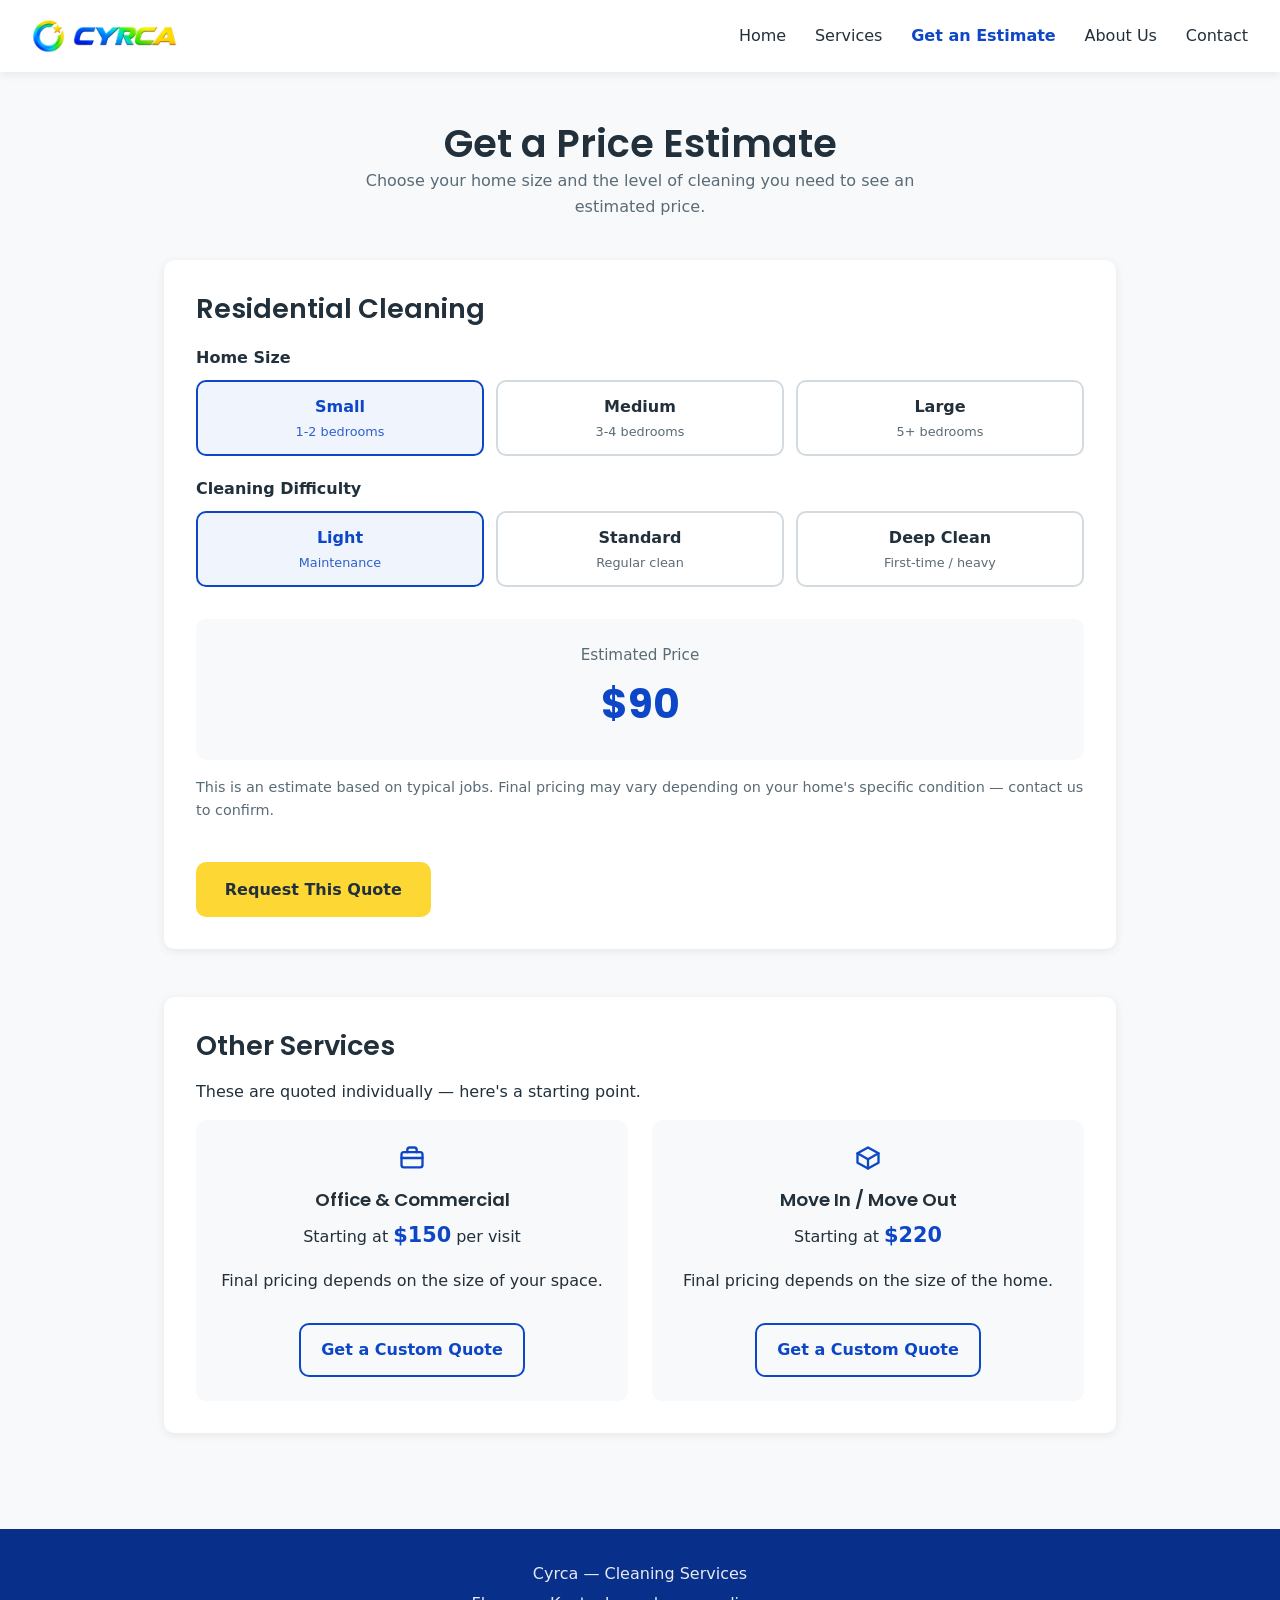
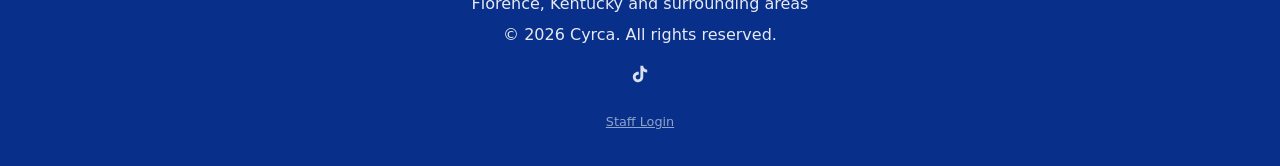
==== calculadora.html @ 917cb7ed "Abrir Staff Login en una pestana nueva Asi el link del panel no navega fuera del sitio publico que e" ====
<!DOCTYPE html>
<html lang="en">
<head>
  <meta charset="UTF-8">
  <meta name="viewport" content="width=device-width, initial-scale=1.0">
  <title>Price Estimate | Cyrca Cleaning Services</title>
  <meta name="description" content="Get an instant price estimate for house cleaning in Florence, Kentucky based on your home size and cleaning needs.">
  <link rel="preconnect" href="https://fonts.googleapis.com">
  <link rel="preconnect" href="https://fonts.gstatic.com" crossorigin>
  <link href="https://fonts.googleapis.com/css2?family=Poppins:wght@600;700&display=swap" rel="stylesheet">
  <link rel="icon" href="img/logo-icon.png" type="image/png">
  <link rel="stylesheet" href="css/style.css?v=21">
</head>
<body>

  <header>
    <a href="index.html" class="logo">
      <img src="img/logo-icon.png" alt="" class="logo-icon">
      <img src="img/logo-wordmark.png" alt="Cyrca" class="logo-wordmark">
    </a>
    <button class="nav-toggle" id="navToggle" aria-expanded="false" aria-controls="navMenu" aria-label="Toggle menu">
      <span></span><span></span><span></span>
    </button>
    <nav>
      <ul id="navMenu">
        <li><a href="index.html">Home</a></li>
        <li><a href="servicios.html">Services</a></li>
        <li><a href="calculadora.html">Get an Estimate</a></li>
        <li><a href="sobre-nosotros.html">About Us</a></li>
        <li><a href="contacto.html">Contact</a></li>
      </ul>
    </nav>
  </header>

  <main>
    <section class="page-header">
      <h1>Get a Price Estimate</h1>
      <p>Choose your home size and the level of cleaning you need to see an estimated price.</p>
    </section>

    <section class="calculator-box">
      <h2>Residential Cleaning</h2>

      <p class="calc-label">Home Size</p>
      <div class="option-group">
        <input type="radio" id="size-small" name="size" value="small" checked>
        <label for="size-small">Small<span>1-2 bedrooms</span></label>

        <input type="radio" id="size-medium" name="size" value="medium">
        <label for="size-medium">Medium<span>3-4 bedrooms</span></label>

        <input type="radio" id="size-large" name="size" value="large">
        <label for="size-large">Large<span>5+ bedrooms</span></label>
      </div>

      <p class="calc-label">Cleaning Difficulty</p>
      <div class="option-group">
        <input type="radio" id="diff-light" name="difficulty" value="light" checked>
        <label for="diff-light">Light<span>Maintenance</span></label>

        <input type="radio" id="diff-standard" name="difficulty" value="standard">
        <label for="diff-standard">Standard<span>Regular clean</span></label>

        <input type="radio" id="diff-deep" name="difficulty" value="deep">
        <label for="diff-deep">Deep Clean<span>First-time / heavy</span></label>
      </div>

      <div class="price-result">
        <span class="price-label">Estimated Price</span>
        <span class="price-value" id="priceValue">$0</span>
      </div>

      <p class="note">This is an estimate based on typical jobs. Final pricing may vary depending on your home's specific condition — contact us to confirm.</p>

      <a href="contacto.html" class="button" id="requestQuoteBtn">Request This Quote</a>
    </section>

    <section class="other-estimates">
      <h2>Other Services</h2>
      <p class="note">These are quoted individually — here's a starting point.</p>
      <div class="other-estimates-grid">
        <div class="estimate-card">
          <svg viewBox="0 0 24 24" width="28" height="28" fill="none" stroke="currentColor" stroke-width="2" stroke-linecap="round" stroke-linejoin="round" aria-hidden="true"><rect x="3" y="7" width="18" height="13" rx="2"/><path d="M8 7V5a2 2 0 0 1 2-2h4a2 2 0 0 1 2 2v2"/><path d="M3 12h18"/></svg>
          <h3>Office &amp; Commercial</h3>
          <p>Starting at <strong id="officePriceDisplay2">$150</strong> per visit</p>
          <p class="note">Final pricing depends on the size of your space.</p>
          <a href="contacto.html" class="button-outline-blue">Get a Custom Quote</a>
        </div>
        <div class="estimate-card">
          <svg viewBox="0 0 24 24" width="28" height="28" fill="none" stroke="currentColor" stroke-width="2" stroke-linecap="round" stroke-linejoin="round" aria-hidden="true"><path d="M21 8 12 3 3 8l9 5 9-5Z"/><path d="M3 8v8l9 5 9-5V8"/><path d="M12 13v8"/></svg>
          <h3>Move In / Move Out</h3>
          <p>Starting at <strong id="moveOutPriceDisplay2">$220</strong></p>
          <p class="note">Final pricing depends on the size of the home.</p>
          <a href="contacto.html" class="button-outline-blue">Get a Custom Quote</a>
        </div>
      </div>
    </section>
  </main>

  <footer>
    <p>Cyrca — Cleaning Services</p>
    <p>Florence, Kentucky and surrounding areas</p>
    <p>&copy; 2026 Cyrca. All rights reserved.</p>
    <div class="social-links">
      <a href="https://www.tiktok.com/@cyrcacleaningserv" target="_blank" rel="noopener" aria-label="TikTok" class="social-link">
        <svg viewBox="0 0 24 24" width="22" height="22" fill="currentColor" aria-hidden="true">
          <path d="M16.6 5.82s.51.5 0 0A4.278 4.278 0 0 1 15.54 3h-3.09v12.4a2.592 2.592 0 0 1-2.59 2.5c-1.42 0-2.6-1.16-2.6-2.6 0-1.72 1.66-3.01 3.37-2.48V9.66c-3.45-.46-6.47 2.22-6.47 5.64 0 3.33 2.76 5.7 5.69 5.7 3.14 0 5.69-2.55 5.69-5.7V9.01a7.35 7.35 0 0 0 4.3 1.38V7.3s-1.88.09-3.24-1.48z"/>
        </svg>
      </a>
    </div>
    <a href="portal/login.html" class="staff-login-link" target="_blank" rel="noopener">Staff Login</a>
  </footer>

  <script src="js/main.js?v=20"></script>
  <script src="js/pricing.js?v=20"></script>
  <script src="js/calculadora.js?v=20"></script>
</body>
</html>
---- css/style.css ----
/* ===== Variables de marca ===== */
:root {
  --color-blue: #0d47c7;
  --color-blue-dark: #082f8a;
  --color-green: #47ae2e;
  --color-green-dark: #338021;
  --color-yellow: #fdd835;
  --color-yellow-dark: #e0bd00;
  --color-white: #ffffff;
  --color-bg: #f7f9fa;
  --color-text: #22303c;
  --color-text-light: #5a6b76;
  --radius: 10px;
  --shadow: 0 2px 10px rgba(0, 0, 0, 0.08);
  --font-heading: "Poppins", system-ui, sans-serif;
  --font-body: system-ui, -apple-system, "Segoe UI", Roboto, sans-serif;
}

/* ===== Reset básico ===== */
* {
  box-sizing: border-box;
  margin: 0;
  padding: 0;
}

body {
  font-family: var(--font-body);
  color: var(--color-text);
  background-color: var(--color-bg);
  line-height: 1.6;
}

h1, h2, h3 {
  font-family: var(--font-heading);
  font-weight: 600;
  line-height: 1.25;
}

h1 { font-size: 2.4rem; }
h2 { font-size: 1.7rem; margin-bottom: 1rem; }
h3 { font-size: 1.15rem; }

p { margin-bottom: 1rem; }

a {
  color: var(--color-blue);
  text-decoration: none;
}

a:hover { text-decoration: underline; }

img { max-width: 100%; display: block; }

/* ===== Botones ===== */
.button {
  display: inline-block;
  background-color: var(--color-yellow);
  color: var(--color-text);
  font-weight: 600;
  padding: 0.9rem 1.8rem;
  border-radius: var(--radius);
  text-decoration: none;
  transition: background-color 0.2s ease, transform 0.2s ease;
}

.button:hover {
  background-color: var(--color-yellow-dark);
  text-decoration: none;
  transform: translateY(-2px);
}

/* ===== Header ===== */
header {
  display: flex;
  flex-wrap: wrap;
  align-items: center;
  justify-content: space-between;
  gap: 1rem;
  padding: 1.2rem 2rem;
  background-color: var(--color-white);
  box-shadow: var(--shadow);
  position: sticky;
  top: 0;
  z-index: 10;
}

.logo {
  display: flex;
  align-items: center;
  gap: 0.5rem;
}

.logo-icon {
  height: 34px;
  width: auto;
}

.logo-wordmark {
  height: 20px;
  width: auto;
}

nav ul {
  list-style: none;
  display: flex;
  flex-wrap: wrap;
  gap: 1.8rem;
}

nav a {
  color: var(--color-text);
  font-weight: 500;
}

nav a:hover {
  color: var(--color-blue);
  text-decoration: none;
}

nav a.active {
  color: var(--color-blue);
  font-weight: 700;
}

/* ===== Boton hamburguesa (oculto en escritorio) ===== */
.nav-toggle {
  display: none;
  flex-direction: column;
  gap: 5px;
  background: none;
  border: none;
  cursor: pointer;
  padding: 0.4rem;
}

.nav-toggle span {
  width: 26px;
  height: 3px;
  background-color: var(--color-blue);
  border-radius: 2px;
}

/* ===== Layout general de secciones ===== */
main {
  max-width: 1000px;
  margin: 0 auto;
  padding: 3rem 1.5rem;
}

section {
  margin-bottom: 3rem;
}

.page-header {
  text-align: center;
  margin-bottom: 2.5rem;
}

.page-header p {
  color: var(--color-text-light);
  max-width: 600px;
  margin: 0 auto;
}

.lang-note,
.page-header p.lang-note {
  display: inline-block;
  color: var(--color-blue);
  font-weight: 600;
  font-size: 0.95rem;
  background-color: var(--color-bg);
  padding: 0.4rem 0.9rem;
  border-radius: 999px;
  margin: 0.5rem auto 0;
  max-width: none;
}

.hero p.lang-note-hero {
  color: var(--color-white);
  background-color: rgba(255, 255, 255, 0.15);
  font-size: 0.9rem;
  max-width: none;
  opacity: 1;
}

/* ===== Hero (portada) ===== */
.hero {
  background: linear-gradient(135deg, var(--color-blue), var(--color-blue-dark));
  color: var(--color-white);
  padding: 3rem;
  border-radius: var(--radius);
  display: flex;
  align-items: center;
  gap: 2.5rem;
  flex-wrap: wrap;
}

.hero-content {
  flex: 1 1 320px;
}

.hero-image {
  flex: 1 1 320px;
}

.hero-image img {
  width: 100%;
  height: auto;
  display: block;
  border-radius: var(--radius);
  box-shadow: 0 12px 30px rgba(0, 0, 0, 0.25);
}

.hero p {
  font-size: 1.1rem;
  margin-bottom: 1.5rem;
  opacity: 0.95;
}

.hero .accent {
  position: relative;
}

.hero .accent::after {
  content: "";
  position: absolute;
  left: 0;
  right: 0;
  bottom: -4px;
  height: 4px;
  border-radius: 2px;
  background-color: var(--color-yellow);
}

.hero-actions {
  display: flex;
  justify-content: flex-start;
  flex-wrap: wrap;
  gap: 1rem;
  margin-bottom: 1.5rem;
}

.button-outline {
  background-color: transparent;
  border: 2px solid var(--color-white);
  color: var(--color-white);
  padding: calc(0.9rem - 2px) calc(1.8rem - 2px);
}

.button-outline:hover {
  background-color: rgba(255, 255, 255, 0.15);
  color: var(--color-white);
}

.hero-trust {
  display: flex;
  justify-content: flex-start;
  flex-wrap: wrap;
  gap: 0.5rem 1.5rem;
  list-style: none;
  font-size: 0.9rem;
  opacity: 0.9;
}

.hero-trust li {
  display: flex;
  align-items: center;
  gap: 0.4rem;
}

.hero-trust svg {
  flex-shrink: 0;
}

/* ===== Tarjetas blancas de contenido ===== */
.why-us,
.services-preview,
.pricing-box,
.service-area,
.story,
.values,
.contact-form,
.calculator-box,
.invoice-form,
.invoice-preview {
  background-color: var(--color-white);
  border-radius: var(--radius);
  box-shadow: var(--shadow);
  padding: 2rem;
}

/* Tarjetas de servicio con foto arriba */
.service-details {
  background-color: var(--color-white);
  border-radius: var(--radius);
  box-shadow: var(--shadow);
  overflow: hidden;
}

.service-details img {
  width: 100%;
  height: 220px;
  object-fit: cover;
  display: block;
}

.service-details-content {
  padding: 2rem;
}

.hidden {
  display: none;
}

.services-preview,
.pricing-box,
.service-area {
  text-align: center;
}

/* ===== Listas con check verde ===== */
.checklist {
  list-style: none;
}

.checklist li {
  padding-left: 1.7rem;
  position: relative;
  margin-bottom: 0.6rem;
}

.starting-price {
  margin-top: 1rem;
  padding-top: 1rem;
  border-top: 1px solid var(--color-bg);
  color: var(--color-text-light);
}

.starting-price strong {
  color: var(--color-blue);
  font-size: 1.15rem;
}

.checklist li::before {
  content: "✓";
  color: var(--color-green);
  font-weight: 700;
  position: absolute;
  left: 0;
}

/* ===== Sección de valores (about) ===== */
.values ul {
  list-style: none;
  display: grid;
  gap: 1.2rem;
}

.values li strong {
  color: var(--color-blue);
}

/* ===== CTA (llamada a la acción) ===== */
.cta {
  background-color: var(--color-green);
  color: var(--color-white);
  text-align: center;
  padding: 2.5rem 2rem;
  border-radius: var(--radius);
}

.cta .button {
  margin-top: 0.5rem;
}

/* ===== Opciones de contacto ===== */
.contact-options ul {
  list-style: none;
  display: flex;
  flex-wrap: wrap;
  gap: 1.2rem;
}

.contact-options li {
  flex: 1 1 200px;
  background-color: var(--color-white);
  border-radius: var(--radius);
  box-shadow: var(--shadow);
  padding: 1.5rem;
  text-align: center;
  border-top: 4px solid var(--color-blue);
}

.contact-options li:nth-child(1) { border-top-color: var(--color-green); }
.contact-options li:nth-child(2) { border-top-color: var(--color-blue); }
.contact-options li:nth-child(3) { border-top-color: var(--color-yellow); }
.contact-options li:nth-child(4) { border-top-color: var(--color-green); }

.contact-options li p {
  margin-bottom: 0;
}

/* ===== Mapa de zona de servicio ===== */
.map-embed {
  position: relative;
  width: 100%;
  padding-top: 50%;
  margin-top: 1.5rem;
  border-radius: var(--radius);
  overflow: hidden;
  box-shadow: var(--shadow);
}

.map-embed iframe {
  position: absolute;
  top: 0;
  left: 0;
  width: 100%;
  height: 100%;
  border: 0;
}

/* ===== Formulario de contacto ===== */
.contact-form label {
  display: block;
  font-weight: 600;
  margin-top: 1rem;
  margin-bottom: 0.3rem;
}

.contact-form input,
.contact-form textarea {
  width: 100%;
  padding: 0.7rem;
  border: 1px solid #d3dbe0;
  border-radius: 6px;
  font-family: var(--font-body);
  font-size: 1rem;
}

.contact-form input:focus,
.contact-form textarea:focus {
  outline: none;
  border-color: var(--color-blue);
}

.contact-form button {
  margin-top: 1.3rem;
  background-color: var(--color-blue);
  color: var(--color-white);
  border: none;
  font-weight: 600;
  font-size: 1rem;
  padding: 0.9rem 1.8rem;
  border-radius: var(--radius);
  cursor: pointer;
  transition: background-color 0.2s ease;
}

.contact-form button:hover {
  background-color: var(--color-blue-dark);
}

.contact-form .note {
  color: var(--color-text-light);
  font-size: 0.9rem;
  margin-top: 0.8rem;
}

.field-error {
  display: block;
  color: #c0392b;
  font-size: 0.85rem;
  margin-top: 0.25rem;
  min-height: 1.1em;
}

.contact-form input.invalid,
.contact-form textarea.invalid {
  border-color: #c0392b;
}

.form-feedback {
  margin-top: 1rem;
  font-weight: 600;
}

.form-feedback.success {
  color: var(--color-green-dark);
}

/* ===== Calculadora de precios ===== */
.calculator-box h2 {
  margin-bottom: 0.5rem;
}

.calculator-box .calc-label {
  display: block;
  font-weight: 600;
  margin-top: 1.2rem;
  margin-bottom: 0.6rem;
}

/* Selector tipo "pastilla" (radio buttons disfrazados de botones) */
.option-group {
  display: flex;
  gap: 0.75rem;
  flex-wrap: wrap;
}

.option-group input[type="radio"] {
  position: absolute;
  opacity: 0;
  width: 0;
  height: 0;
}

.option-group label {
  flex: 1 1 120px;
  text-align: center;
  padding: 0.75rem 0.5rem;
  border: 2px solid #d3dbe0;
  border-radius: 10px;
  cursor: pointer;
  font-weight: 600;
  color: var(--color-text);
  transition: border-color 0.15s ease, background-color 0.15s ease, color 0.15s ease;
}

.option-group label span {
  display: block;
  font-weight: 400;
  font-size: 0.8rem;
  color: var(--color-text-light);
  margin-top: 0.15rem;
}

.option-group input[type="radio"]:checked + label {
  border-color: var(--color-blue);
  background-color: rgba(13, 71, 199, 0.06);
  color: var(--color-blue);
}

.option-group input[type="radio"]:checked + label span {
  color: var(--color-blue);
  opacity: 0.85;
}

.option-group input[type="radio"]:focus-visible + label {
  outline: 2px solid var(--color-blue);
  outline-offset: 2px;
}

.option-group label:hover {
  border-color: var(--color-blue);
}

.price-result {
  margin-top: 2rem;
  padding: 1.5rem;
  background-color: var(--color-bg);
  border-radius: var(--radius);
  text-align: center;
}

.price-label {
  display: block;
  color: var(--color-text-light);
  font-size: 0.95rem;
  margin-bottom: 0.3rem;
}

.price-value {
  font-family: var(--font-heading);
  font-size: 2.5rem;
  font-weight: 700;
  color: var(--color-blue);
}

.calculator-box .note {
  color: var(--color-text-light);
  font-size: 0.9rem;
  margin-top: 1rem;
}

.calculator-box .button {
  margin-top: 1.5rem;
}

/* ===== Otros servicios (pagina de estimado) ===== */
.other-estimates {
  background-color: var(--color-white);
  border-radius: var(--radius);
  box-shadow: var(--shadow);
  padding: 2rem;
}

.other-estimates-grid {
  display: grid;
  grid-template-columns: repeat(auto-fit, minmax(220px, 1fr));
  gap: 1.5rem;
  margin-top: 1rem;
}

.estimate-card {
  background-color: var(--color-bg);
  border-radius: var(--radius);
  padding: 1.5rem;
  text-align: center;
}

.estimate-card svg {
  color: var(--color-blue);
  margin-bottom: 0.5rem;
}

.estimate-card h3 {
  margin-bottom: 0.5rem;
}

.estimate-card strong {
  color: var(--color-blue);
  font-size: 1.3rem;
}

.button-outline-blue {
  display: inline-block;
  background-color: transparent;
  border: 2px solid var(--color-blue);
  color: var(--color-blue);
  font-weight: 600;
  padding: calc(0.9rem - 2px) calc(1.4rem - 2px);
  border-radius: var(--radius);
  text-decoration: none;
  margin-top: 0.8rem;
  transition: background-color 0.2s ease;
}

.button-outline-blue:hover {
  background-color: rgba(13, 71, 199, 0.08);
  text-decoration: none;
}

/* ===== Formulario de factura ===== */
.invoice-form label {
  display: block;
  font-weight: 600;
  margin-top: 1rem;
  margin-bottom: 0.3rem;
}

.invoice-form input,
.invoice-form select,
.invoice-form textarea {
  width: 100%;
  padding: 0.7rem;
  border: 1px solid #d3dbe0;
  border-radius: 6px;
  font-family: var(--font-body);
  font-size: 1rem;
  background-color: var(--color-white);
}

.invoice-form input.invalid,
.invoice-form select.invalid {
  border-color: #c0392b;
}

.invoice-form .button {
  margin-top: 1.5rem;
}

/* ===== Vista previa de la factura ===== */
.invoice-preview {
  margin-top: 2rem;
}

.invoice-header {
  display: flex;
  flex-wrap: wrap;
  justify-content: space-between;
  gap: 1.5rem;
  padding-bottom: 1.5rem;
  margin-bottom: 1.5rem;
  border-bottom: 2px solid var(--color-bg);
}

.invoice-meta {
  text-align: right;
}

.invoice-bill-to {
  margin-bottom: 1.5rem;
}

.invoice-table {
  width: 100%;
  border-collapse: collapse;
  margin-bottom: 1.5rem;
}

.invoice-table th,
.invoice-table td {
  text-align: left;
  padding: 0.8rem 0;
  border-bottom: 1px solid var(--color-bg);
}

.invoice-table th:last-child,
.invoice-table td:last-child {
  text-align: right;
}

.invoice-table .invoice-total td {
  font-weight: 700;
  font-size: 1.2rem;
  color: var(--color-blue);
  border-bottom: none;
}

.invoice-notes {
  color: var(--color-text-light);
  font-size: 0.95rem;
}

.invoice-thanks {
  font-weight: 600;
  margin-top: 1rem;
}

/* ===== Estilos solo para cuando se imprime ===== */
@media print {
  .no-print {
    display: none !important;
  }

  body {
    background-color: var(--color-white);
  }

  .invoice-preview {
    box-shadow: none;
    padding: 0;
  }
}

/* ===== Footer ===== */
footer {
  background-color: var(--color-blue-dark);
  color: var(--color-white);
  text-align: center;
  padding: 2rem 1.5rem;
}

footer p {
  margin-bottom: 0.3rem;
  opacity: 0.9;
}

.social-links {
  display: flex;
  justify-content: center;
  gap: 1rem;
  margin-top: 1rem;
}

.social-link {
  color: var(--color-white);
  opacity: 0.85;
  transition: opacity 0.2s ease, color 0.2s ease;
}

.social-link:hover {
  opacity: 1;
  color: var(--color-yellow);
  text-decoration: none;
}

.staff-login-link {
  display: inline-block;
  margin-top: 1.2rem;
  color: var(--color-white);
  opacity: 0.55;
  font-size: 0.8rem;
  text-decoration: underline;
}

.staff-login-link:hover {
  opacity: 0.9;
}

/* ===== Responsive: pantallas chicas ===== */
@media (max-width: 768px) {
  .nav-toggle {
    display: flex;
  }

  nav {
    width: 100%;
  }

  nav ul {
    display: none;
    flex-direction: column;
    gap: 0;
    margin-top: 1rem;
  }

  nav ul.nav-open {
    display: flex;
  }

  nav ul li {
    padding: 0.6rem 0;
    border-top: 1px solid #e5e9eb;
  }

  h1 { font-size: 1.9rem; }

  main {
    padding: 2rem 1.2rem;
  }

  .hero {
    padding: 3rem 1.5rem;
  }
}
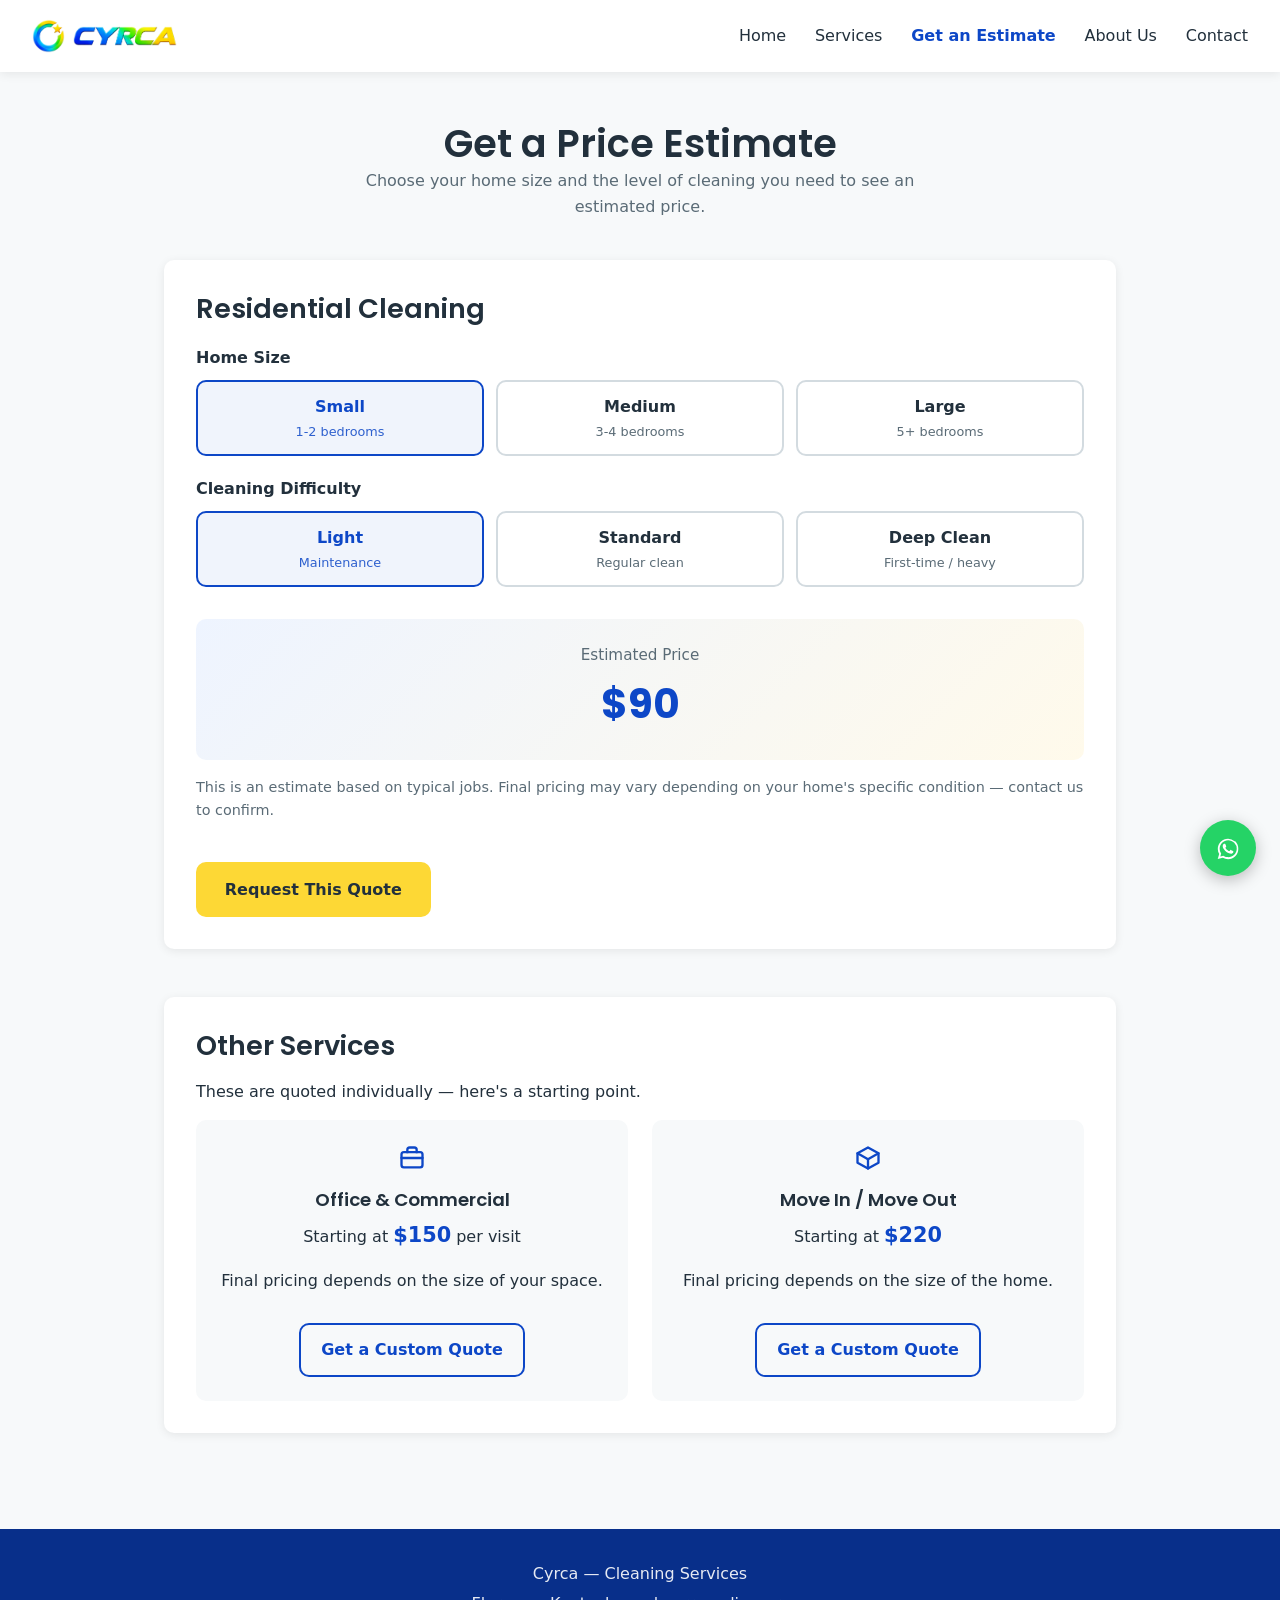
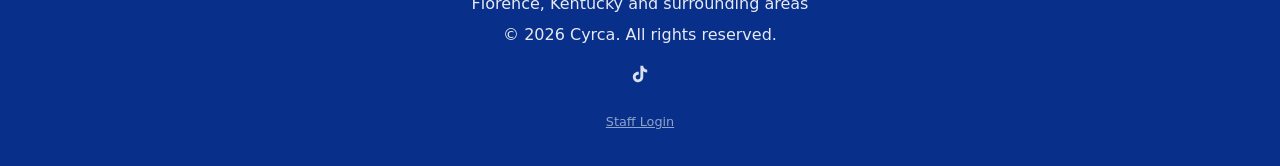
==== commit 3a33e285: "Rediseño visual del sitio público: más color, imágenes y animaciones - Tarjetas con íconos de color " ====
--- a/calculadora.html
+++ b/calculadora.html
@@ -9,7 +9,7 @@
   <link rel="preconnect" href="https://fonts.gstatic.com" crossorigin>
   <link href="https://fonts.googleapis.com/css2?family=Poppins:wght@600;700&display=swap" rel="stylesheet">
   <link rel="icon" href="img/logo-icon.png" type="image/png">
-  <link rel="stylesheet" href="css/style.css?v=21">
+  <link rel="stylesheet" href="css/style.css?v=22">
 </head>
 <body>
 
@@ -38,7 +38,7 @@
       <p>Choose your home size and the level of cleaning you need to see an estimated price.</p>
     </section>
 
-    <section class="calculator-box">
+    <section class="calculator-box reveal">
       <h2>Residential Cleaning</h2>
 
       <p class="calc-label">Home Size</p>
@@ -75,7 +75,7 @@
       <a href="contacto.html" class="button" id="requestQuoteBtn">Request This Quote</a>
     </section>
 
-    <section class="other-estimates">
+    <section class="other-estimates reveal">
       <h2>Other Services</h2>
       <p class="note">These are quoted individually — here's a starting point.</p>
       <div class="other-estimates-grid">
@@ -97,6 +97,12 @@
     </section>
   </main>
 
+  <a href="https://wa.me/19736410021" target="_blank" rel="noopener" class="whatsapp-float" aria-label="Message us on WhatsApp">
+    <svg viewBox="0 0 24 24" width="28" height="28" fill="#ffffff" aria-hidden="true">
+      <path d="M17.6 6.32A8.86 8.86 0 0 0 12.05 4C7.2 4 3.27 7.93 3.27 12.78c0 1.56.4 3.08 1.18 4.42L3.2 21.5l4.4-1.15a8.8 8.8 0 0 0 4.44 1.2h.01c4.85 0 8.78-3.93 8.78-8.78a8.7 8.7 0 0 0-2.63-6.45Zm-5.55 13.5h-.01a7.3 7.3 0 0 1-3.72-1.02l-.27-.16-2.61.68.7-2.55-.17-.26a7.28 7.28 0 0 1-1.12-3.9c0-4.03 3.28-7.31 7.32-7.31 1.95 0 3.79.76 5.17 2.14a7.26 7.26 0 0 1 2.14 5.18c0 4.04-3.29 7.32-7.33 7.32Zm4-5.48c-.22-.11-1.3-.64-1.5-.72-.2-.07-.35-.11-.5.11-.14.22-.57.72-.7.87-.13.15-.26.16-.48.06-.22-.11-.94-.35-1.79-1.11-.66-.59-1.1-1.31-1.24-1.53-.13-.22-.01-.34.1-.45.1-.1.22-.26.33-.4.11-.13.15-.22.22-.37.07-.15.04-.28-.02-.39-.07-.11-.5-1.2-.68-1.65-.18-.43-.36-.37-.5-.38h-.43c-.15 0-.39.06-.6.28-.2.22-.79.77-.79 1.87s.81 2.17.92 2.32c.11.15 1.6 2.44 3.87 3.42.54.23.96.37 1.29.48.54.17 1.03.15 1.42.09.43-.06 1.3-.53 1.49-1.04.18-.51.18-.94.13-1.03-.05-.1-.2-.15-.42-.26Z"/>
+    </svg>
+  </a>
+
   <footer>
     <p>Cyrca — Cleaning Services</p>
     <p>Florence, Kentucky and surrounding areas</p>
@@ -111,7 +117,7 @@
     <a href="portal/login.html" class="staff-login-link" target="_blank" rel="noopener">Staff Login</a>
   </footer>
 
-  <script src="js/main.js?v=20"></script>
+  <script src="js/main.js?v=21"></script>
   <script src="js/pricing.js?v=20"></script>
   <script src="js/calculadora.js?v=20"></script>
 </body>
--- a/css/style.css
+++ b/css/style.css
@@ -185,6 +185,7 @@
 
 /* ===== Hero (portada) ===== */
 .hero {
+  position: relative;
   background: linear-gradient(135deg, var(--color-blue), var(--color-blue-dark));
   color: var(--color-white);
   padding: 3rem;
@@ -193,6 +194,46 @@
   align-items: center;
   gap: 2.5rem;
   flex-wrap: wrap;
+  overflow: hidden;
+  isolation: isolate;
+}
+
+.hero::before,
+.hero::after {
+  content: "";
+  position: absolute;
+  border-radius: 50%;
+  z-index: -1;
+  pointer-events: none;
+}
+
+.hero::before {
+  width: 340px;
+  height: 340px;
+  background: radial-gradient(circle, rgba(253, 216, 53, 0.35), transparent 70%);
+  top: -120px;
+  right: -80px;
+}
+
+.hero::after {
+  width: 260px;
+  height: 260px;
+  background: radial-gradient(circle, rgba(71, 174, 46, 0.3), transparent 70%);
+  bottom: -100px;
+  left: -60px;
+}
+
+.hero-image {
+  position: relative;
+}
+
+.hero-image::before {
+  content: "";
+  position: absolute;
+  inset: -10px;
+  border: 2px solid rgba(253, 216, 53, 0.5);
+  border-radius: calc(var(--radius) + 6px);
+  z-index: -1;
 }
 
 .hero-content {
@@ -273,8 +314,6 @@
 }
 
 /* ===== Tarjetas blancas de contenido ===== */
-.why-us,
-.services-preview,
 .pricing-box,
 .service-area,
 .story,
@@ -289,6 +328,237 @@
   padding: 2rem;
 }
 
+.why-us,
+.services-preview {
+  text-align: center;
+}
+
+.why-us h2,
+.services-preview h2 {
+  text-align: center;
+}
+
+/* ===== Tarjetas de caracteristicas (Why Choose Us) ===== */
+.feature-grid {
+  display: grid;
+  grid-template-columns: repeat(auto-fit, minmax(220px, 1fr));
+  gap: 1.5rem;
+  margin-top: 1.5rem;
+  text-align: left;
+}
+
+.feature-card {
+  background-color: var(--color-white);
+  border-radius: var(--radius);
+  box-shadow: var(--shadow);
+  padding: 1.8rem 1.5rem;
+  transition: transform 0.2s ease, box-shadow 0.2s ease;
+}
+
+.feature-card:hover {
+  transform: translateY(-4px);
+  box-shadow: 0 8px 24px rgba(0, 0, 0, 0.12);
+}
+
+.feature-icon {
+  width: 52px;
+  height: 52px;
+  border-radius: 50%;
+  display: flex;
+  align-items: center;
+  justify-content: center;
+  color: var(--color-white);
+  margin-bottom: 1rem;
+}
+
+.feature-card:nth-child(4n+1) .feature-icon { background-color: var(--color-blue); }
+.feature-card:nth-child(4n+2) .feature-icon { background-color: var(--color-green); }
+.feature-card:nth-child(4n+3) .feature-icon { background-color: var(--color-yellow-dark); }
+.feature-card:nth-child(4n+4) .feature-icon { background-color: var(--color-blue-dark); }
+
+.feature-card h3 {
+  margin-bottom: 0.4rem;
+}
+
+.feature-card p {
+  color: var(--color-text-light);
+  margin-bottom: 0;
+  font-size: 0.95rem;
+}
+
+/* ===== Como funciona (pasos numerados) ===== */
+.process-steps {
+  display: grid;
+  grid-template-columns: repeat(auto-fit, minmax(200px, 1fr));
+  gap: 2rem;
+  margin-top: 1.5rem;
+  text-align: center;
+}
+
+.process-step {
+  position: relative;
+}
+
+.process-step-number {
+  width: 48px;
+  height: 48px;
+  margin: 0 auto 1rem;
+  border-radius: 50%;
+  background: linear-gradient(135deg, var(--color-blue), var(--color-blue-dark));
+  color: var(--color-white);
+  font-family: var(--font-heading);
+  font-weight: 700;
+  font-size: 1.2rem;
+  display: flex;
+  align-items: center;
+  justify-content: center;
+  box-shadow: var(--shadow);
+}
+
+.process-step h3 {
+  margin-bottom: 0.4rem;
+}
+
+.process-step p {
+  color: var(--color-text-light);
+  font-size: 0.95rem;
+  margin-bottom: 0;
+}
+
+/* ===== Tarjetas de servicios (portada) ===== */
+.service-preview-grid {
+  display: grid;
+  grid-template-columns: repeat(auto-fit, minmax(230px, 1fr));
+  gap: 1.5rem;
+  margin-top: 1.5rem;
+  text-align: left;
+}
+
+.service-preview-card {
+  background-color: var(--color-white);
+  border-radius: var(--radius);
+  box-shadow: var(--shadow);
+  overflow: hidden;
+  transition: transform 0.2s ease, box-shadow 0.2s ease;
+}
+
+.service-preview-card:hover {
+  transform: translateY(-4px);
+  box-shadow: 0 8px 24px rgba(0, 0, 0, 0.12);
+}
+
+.service-preview-card img {
+  width: 100%;
+  height: 150px;
+  object-fit: cover;
+}
+
+.service-preview-card-content {
+  padding: 1.3rem 1.4rem;
+}
+
+.service-preview-card h3 {
+  margin-bottom: 0.4rem;
+}
+
+.service-preview-card p {
+  color: var(--color-text-light);
+  font-size: 0.92rem;
+  margin-bottom: 0.8rem;
+}
+
+/* ===== Galeria de fotos ===== */
+.gallery-grid {
+  display: grid;
+  grid-template-columns: repeat(3, 1fr);
+  gap: 0.8rem;
+  margin-top: 1.5rem;
+}
+
+.gallery-grid img {
+  width: 100%;
+  height: 160px;
+  object-fit: cover;
+  border-radius: var(--radius);
+  box-shadow: var(--shadow);
+  transition: transform 0.3s ease;
+}
+
+.gallery-grid a {
+  display: block;
+  overflow: hidden;
+  border-radius: var(--radius);
+}
+
+.gallery-grid a:hover img {
+  transform: scale(1.06);
+}
+
+.gallery-grid a:nth-child(1),
+.gallery-grid a:nth-child(4) {
+  grid-row: span 2;
+}
+
+.gallery-grid a:nth-child(1) img,
+.gallery-grid a:nth-child(4) img {
+  height: 100%;
+  min-height: 336px;
+}
+
+/* ===== Fondos de seccion alternados ===== */
+.section-tint {
+  background-color: #eef4ff;
+  border-radius: var(--radius);
+  padding: 2.5rem 2rem;
+}
+
+.section-tint-yellow {
+  background-color: #fffaeb;
+  border-radius: var(--radius);
+  padding: 2.5rem 2rem;
+}
+
+/* ===== Animacion al hacer scroll ===== */
+.reveal {
+  opacity: 0;
+  transform: translateY(24px);
+  transition: opacity 0.6s ease, transform 0.6s ease;
+}
+
+.reveal.reveal-visible {
+  opacity: 1;
+  transform: translateY(0);
+}
+
+@media (prefers-reduced-motion: reduce) {
+  .reveal {
+    opacity: 1;
+    transform: none;
+    transition: none;
+  }
+}
+
+/* ===== Boton flotante de WhatsApp ===== */
+.whatsapp-float {
+  position: fixed;
+  bottom: 1.5rem;
+  right: 1.5rem;
+  width: 56px;
+  height: 56px;
+  background-color: #25d366;
+  border-radius: 50%;
+  display: flex;
+  align-items: center;
+  justify-content: center;
+  box-shadow: 0 4px 16px rgba(0, 0, 0, 0.25);
+  z-index: 100;
+  transition: transform 0.2s ease;
+}
+
+.whatsapp-float:hover {
+  transform: scale(1.08);
+}
+
 /* Tarjetas de servicio con foto arriba */
 .service-details {
   background-color: var(--color-white);
@@ -358,6 +628,29 @@
 
 .values li strong {
   color: var(--color-blue);
+}
+
+/* ===== Historia con foto al costado (about) ===== */
+.story-split {
+  display: flex;
+  align-items: center;
+  gap: 2.5rem;
+  flex-wrap: wrap;
+}
+
+.story-split-text {
+  flex: 1 1 320px;
+}
+
+.story-split-image {
+  flex: 1 1 280px;
+}
+
+.story-split-image img {
+  width: 100%;
+  height: auto;
+  border-radius: var(--radius);
+  box-shadow: var(--shadow);
 }
 
 /* ===== CTA (llamada a la acción) ===== */
@@ -558,7 +851,7 @@
 .price-result {
   margin-top: 2rem;
   padding: 1.5rem;
-  background-color: var(--color-bg);
+  background: linear-gradient(135deg, #eef4ff, #fffaeb);
   border-radius: var(--radius);
   text-align: center;
 }
@@ -824,4 +1117,25 @@
   .hero {
     padding: 3rem 1.5rem;
   }
-}
+
+  .gallery-grid {
+    grid-template-columns: repeat(2, 1fr);
+  }
+
+  .gallery-grid a:nth-child(1) img,
+  .gallery-grid a:nth-child(4) img {
+    min-height: 220px;
+  }
+
+  .whatsapp-float {
+    bottom: 1rem;
+    right: 1rem;
+    width: 50px;
+    height: 50px;
+  }
+
+  .section-tint,
+  .section-tint-yellow {
+    padding: 2rem 1.3rem;
+  }
+}
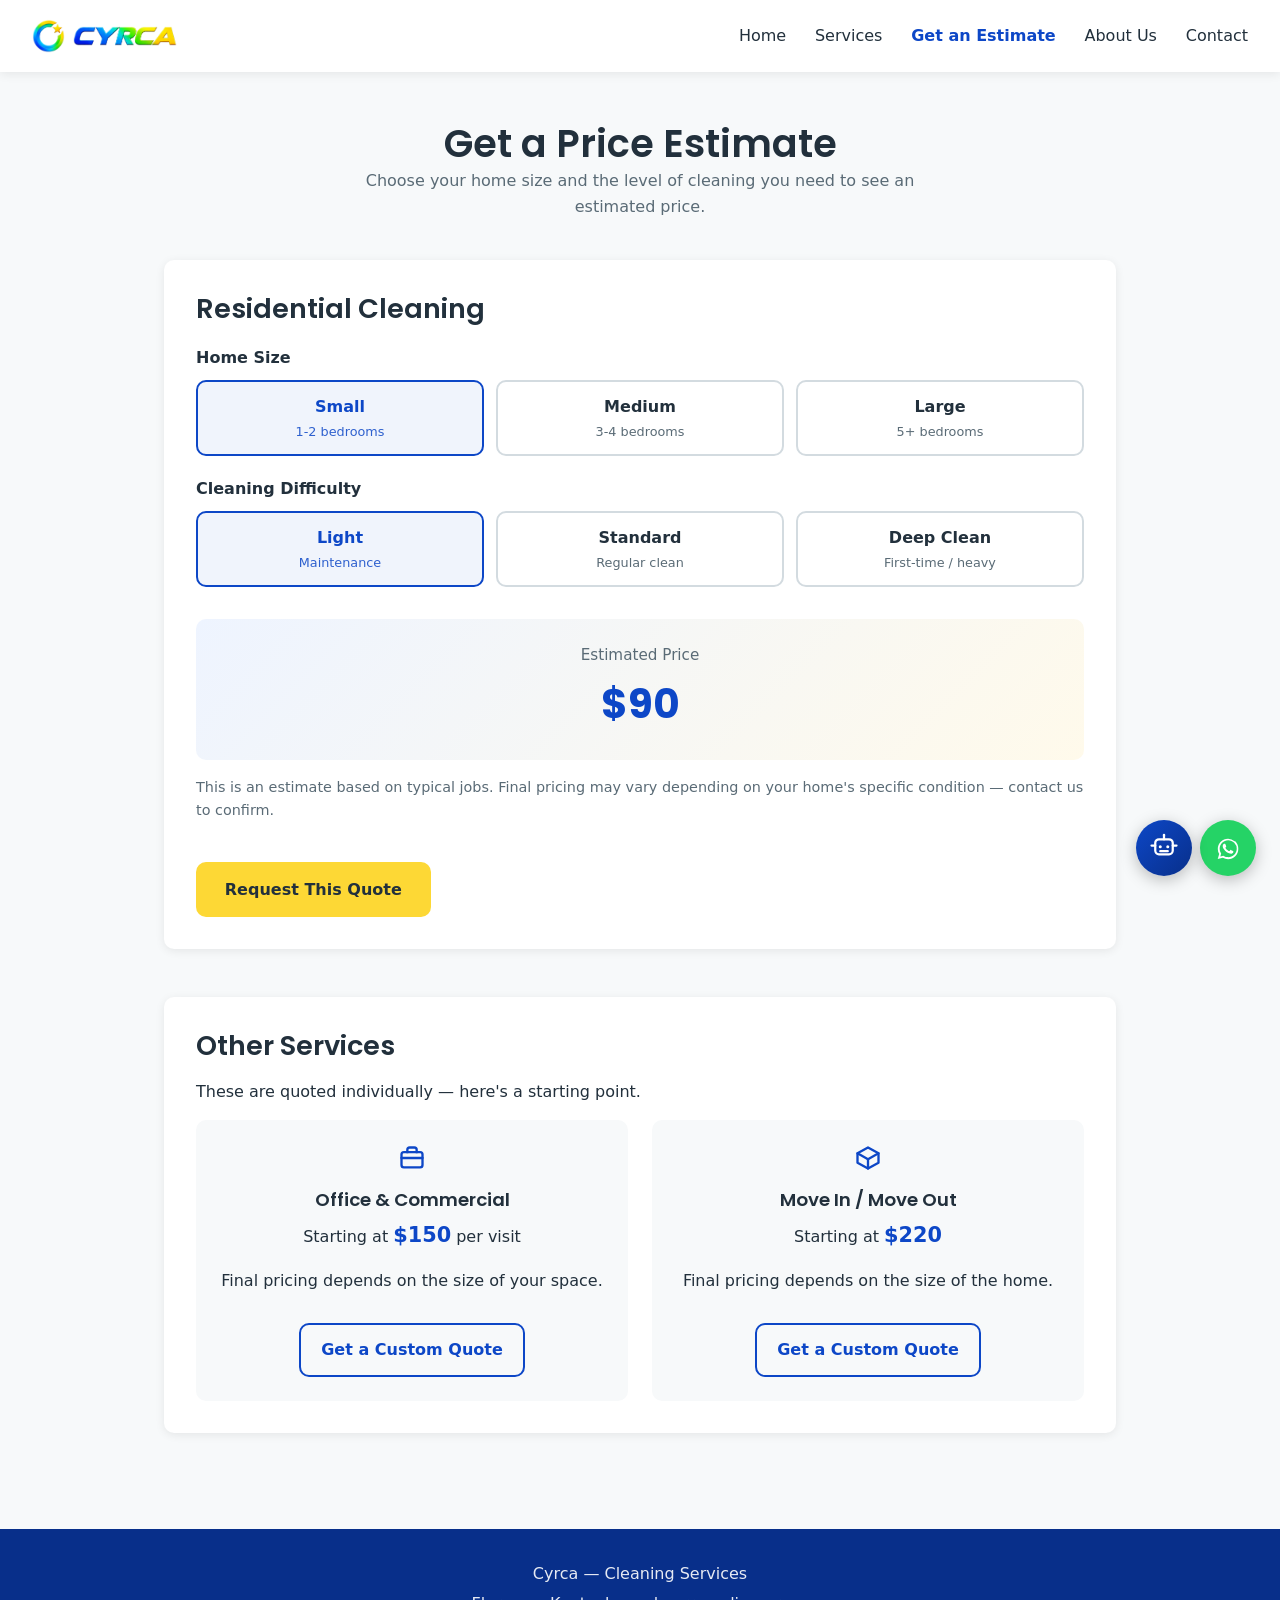
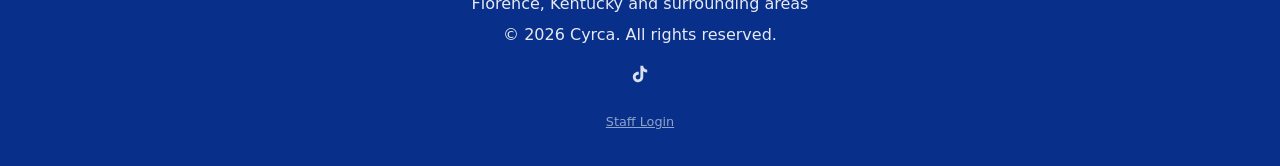
==== commit 377fdd2d: "Etapa 3, Fase 1: widget del chatbot (boton robot + panel chico) Boton flotante con icono de robot al" ====
--- a/calculadora.html
+++ b/calculadora.html
@@ -9,7 +9,7 @@
   <link rel="preconnect" href="https://fonts.gstatic.com" crossorigin>
   <link href="https://fonts.googleapis.com/css2?family=Poppins:wght@600;700&display=swap" rel="stylesheet">
   <link rel="icon" href="img/logo-icon.png" type="image/png">
-  <link rel="stylesheet" href="css/style.css?v=22">
+  <link rel="stylesheet" href="css/style.css?v=23">
 </head>
 <body>
 
@@ -103,6 +103,33 @@
     </svg>
   </a>
 
+  <button type="button" id="chatbotToggle" class="chatbot-toggle" aria-label="Chat with Cyrca's assistant">
+    <svg viewBox="0 0 24 24" width="30" height="30" fill="none" stroke="#ffffff" stroke-width="1.8" stroke-linecap="round" stroke-linejoin="round" aria-hidden="true">
+      <line x1="12" y1="2" x2="12" y2="5"/>
+      <circle cx="12" cy="1.5" r="1" fill="#ffffff" stroke="none"/>
+      <rect x="5" y="5" width="14" height="12" rx="3"/>
+      <circle cx="9" cy="11" r="1.2" fill="#ffffff" stroke="none"/>
+      <circle cx="15" cy="11" r="1.2" fill="#ffffff" stroke="none"/>
+      <line x1="9" y1="14.5" x2="15" y2="14.5"/>
+      <line x1="2" y1="10" x2="5" y2="10"/>
+      <line x1="19" y1="10" x2="22" y2="10"/>
+    </svg>
+  </button>
+
+  <div class="chatbot-panel hidden" id="chatbotPanel">
+    <div class="chatbot-header">
+      <span class="chatbot-header-title">Cyrca Assistant</span>
+      <button type="button" id="chatbotClose" class="chatbot-close" aria-label="Close chat">&times;</button>
+    </div>
+    <div class="chatbot-messages" id="chatbotMessages">
+      <div class="chatbot-message chatbot-message-bot">Hi! I'm the Cyrca assistant. Ask me about pricing, hours, or our services.</div>
+    </div>
+    <form class="chatbot-input-row" id="chatbotForm">
+      <input type="text" id="chatbotInput" placeholder="Type your question..." autocomplete="off">
+      <button type="submit" aria-label="Send">&#10148;</button>
+    </form>
+  </div>
+
   <footer>
     <p>Cyrca — Cleaning Services</p>
     <p>Florence, Kentucky and surrounding areas</p>
@@ -120,5 +147,6 @@
   <script src="js/main.js?v=21"></script>
   <script src="js/pricing.js?v=20"></script>
   <script src="js/calculadora.js?v=20"></script>
+  <script src="js/chatbot.js?v=1"></script>
 </body>
 </html>
--- a/css/style.css
+++ b/css/style.css
@@ -559,6 +559,162 @@
   transform: scale(1.08);
 }
 
+/* ===== Chatbot ===== */
+.chatbot-toggle {
+  position: fixed;
+  bottom: 1.5rem;
+  right: 5.5rem;
+  width: 56px;
+  height: 56px;
+  border-radius: 50%;
+  background: linear-gradient(135deg, var(--color-blue), var(--color-blue-dark));
+  border: none;
+  display: flex;
+  align-items: center;
+  justify-content: center;
+  box-shadow: 0 4px 16px rgba(0, 0, 0, 0.25);
+  cursor: pointer;
+  z-index: 100;
+  transition: transform 0.2s ease;
+}
+
+.chatbot-toggle:hover {
+  transform: scale(1.08);
+}
+
+.chatbot-toggle.hidden {
+  display: none;
+}
+
+.chatbot-panel {
+  position: fixed;
+  bottom: 1.5rem;
+  right: 5.5rem;
+  width: 320px;
+  max-width: calc(100vw - 2rem);
+  height: 420px;
+  max-height: calc(100vh - 6rem);
+  background-color: var(--color-white);
+  border-radius: var(--radius);
+  box-shadow: 0 10px 34px rgba(0, 0, 0, 0.28);
+  display: flex;
+  flex-direction: column;
+  overflow: hidden;
+  z-index: 101;
+}
+
+.chatbot-panel.hidden {
+  display: none;
+}
+
+.chatbot-header {
+  background: linear-gradient(135deg, var(--color-blue), var(--color-blue-dark));
+  color: var(--color-white);
+  padding: 0.9rem 1rem;
+  display: flex;
+  align-items: center;
+  justify-content: space-between;
+  flex-shrink: 0;
+}
+
+.chatbot-header-title {
+  font-family: var(--font-heading);
+  font-weight: 600;
+}
+
+.chatbot-close {
+  background: none;
+  border: none;
+  color: var(--color-white);
+  font-size: 1.4rem;
+  line-height: 1;
+  cursor: pointer;
+  padding: 0.2rem;
+}
+
+.chatbot-messages {
+  flex: 1;
+  overflow-y: auto;
+  padding: 1rem;
+  display: flex;
+  flex-direction: column;
+  gap: 0.6rem;
+  background-color: var(--color-bg);
+}
+
+.chatbot-message {
+  max-width: 85%;
+  padding: 0.6rem 0.9rem;
+  border-radius: 12px;
+  font-size: 0.9rem;
+  line-height: 1.4;
+}
+
+.chatbot-message-bot {
+  background-color: var(--color-white);
+  box-shadow: var(--shadow);
+  align-self: flex-start;
+  border-bottom-left-radius: 4px;
+}
+
+.chatbot-message-user {
+  background-color: var(--color-blue);
+  color: var(--color-white);
+  align-self: flex-end;
+  border-bottom-right-radius: 4px;
+}
+
+.chatbot-input-row {
+  display: flex;
+  gap: 0.5rem;
+  padding: 0.7rem;
+  border-top: 1px solid var(--color-bg);
+  flex-shrink: 0;
+}
+
+.chatbot-input-row input {
+  flex: 1;
+  padding: 0.6rem 0.8rem;
+  border: 1px solid #d3dbe0;
+  border-radius: 999px;
+  font-family: var(--font-body);
+  font-size: 0.9rem;
+}
+
+.chatbot-input-row input:focus {
+  outline: none;
+  border-color: var(--color-blue);
+}
+
+.chatbot-input-row button {
+  width: 38px;
+  height: 38px;
+  flex-shrink: 0;
+  border-radius: 50%;
+  background-color: var(--color-blue);
+  color: var(--color-white);
+  border: none;
+  cursor: pointer;
+  font-size: 1rem;
+}
+
+@media (max-width: 600px) {
+  .chatbot-toggle {
+    bottom: 1rem;
+    right: 4.8rem;
+    width: 50px;
+    height: 50px;
+  }
+
+  .chatbot-panel {
+    right: 1rem;
+    left: 1rem;
+    bottom: 1rem;
+    width: auto;
+    height: min(420px, 70vh);
+  }
+}
+
 /* Tarjetas de servicio con foto arriba */
 .service-details {
   background-color: var(--color-white);
